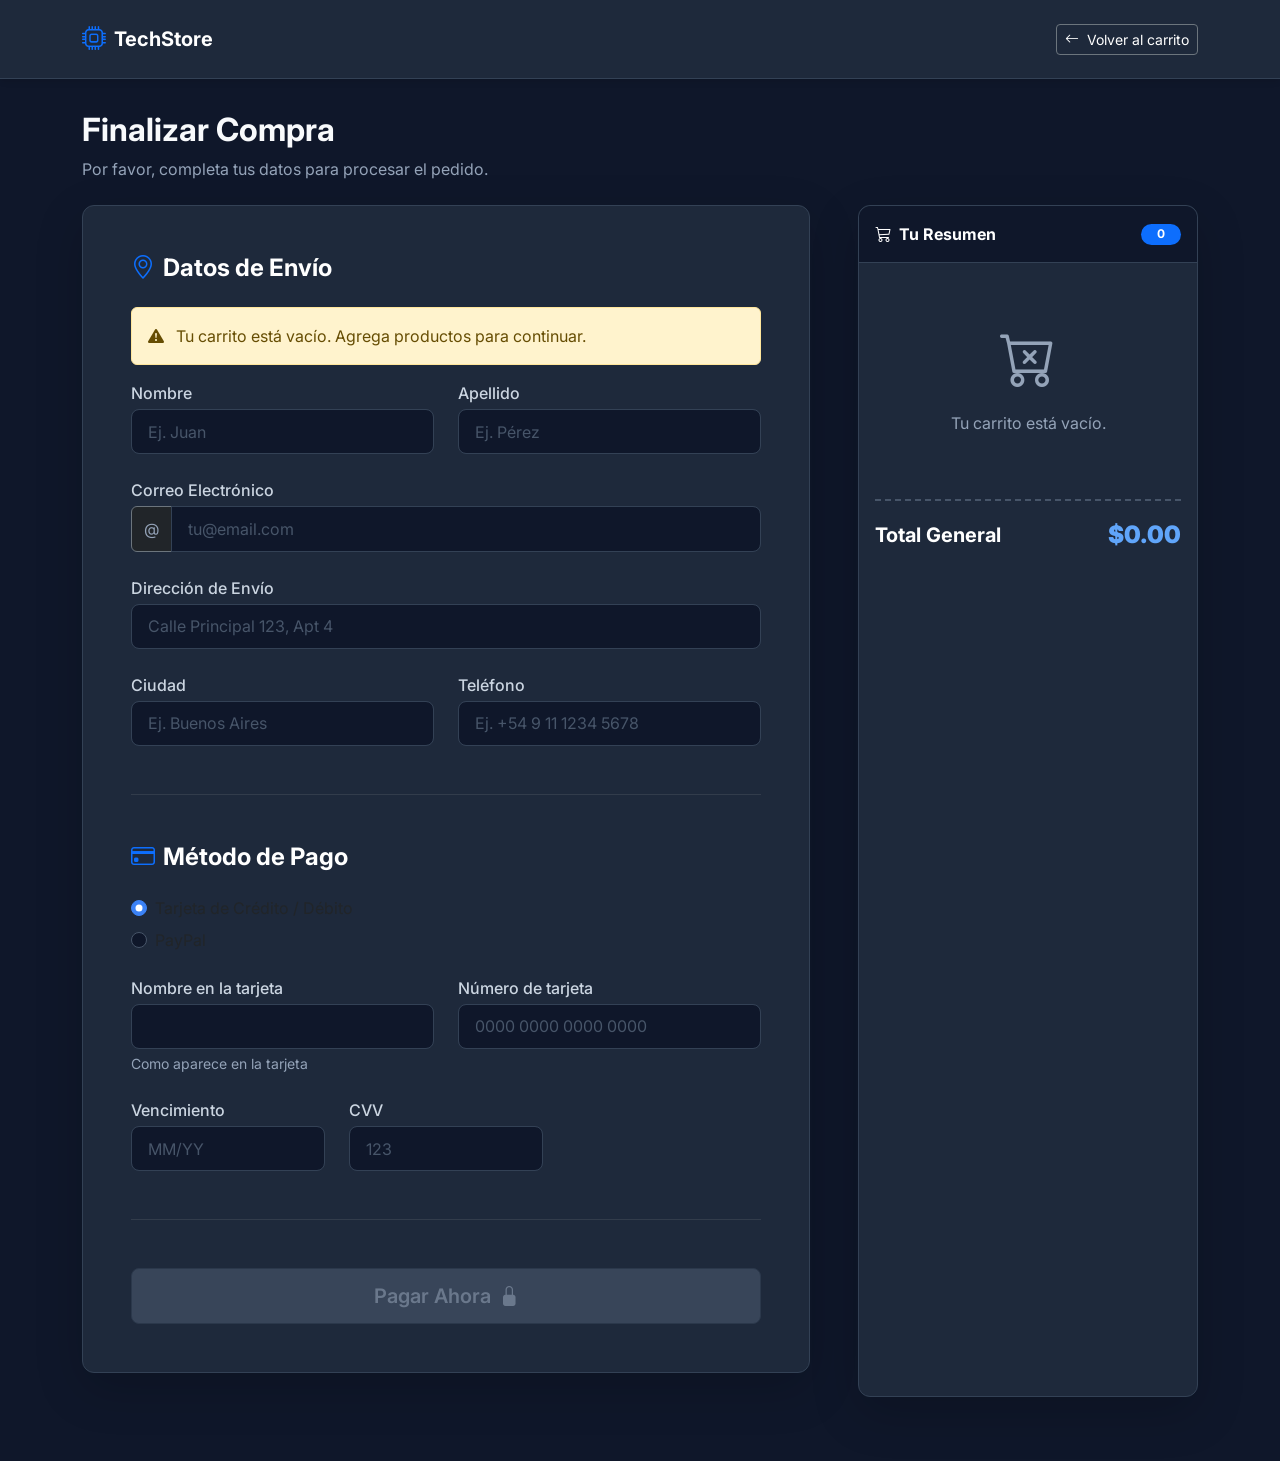
==== checkout.html @ 124e4caa "feat: implementa checkout form con validación y resumen de compra" ====
<!DOCTYPE html>
<html lang="es">
<head>
    <meta charset="UTF-8">
    <meta name="viewport" content="width=device-width, initial-scale=1.0">
    <title>Checkout - TechStore</title>
    <!-- Google Fonts: Sans-Serif (Inter) -->
    <link rel="preconnect" href="https://fonts.googleapis.com">
    <link rel="preconnect" href="https://fonts.gstatic.com" crossorigin>
    <link href="https://fonts.googleapis.com/css2?family=Inter:wght@400;500;600;700&display=swap" rel="stylesheet">
    <!-- Bootstrap 5 CSS -->
    <link href="https://cdn.jsdelivr.net/npm/bootstrap@5.3.2/dist/css/bootstrap.min.css" rel="stylesheet">
    <link rel="stylesheet" href="https://cdn.jsdelivr.net/npm/bootstrap-icons@1.11.1/font/bootstrap-icons.css">
    <!-- Custom CSS for specific dark/blue tech aesthetic -->
    <style>
        body {
            font-family: 'Inter', sans-serif;
            background-color: #0f172a; /* Slate 900 */
            color: #f8fafc; /* Slate 50 */
        }
        .navbar {
            background-color: #1e293b; /* Slate 800 */
            border-bottom: 1px solid #334155;
            box-shadow: 0 4px 6px -1px rgba(0, 0, 0, 0.1);
        }
        .checkout-container {
            margin-top: 2rem;
            margin-bottom: 4rem;
        }
        .card {
            background-color: #1e293b;
            border: 1px solid #334155;
            border-radius: 0.75rem;
        }
        .card-header {
            background-color: #0f172a;
            border-bottom: 1px solid #334155;
            font-weight: 600;
            border-top-left-radius: 0.75rem !important;
            border-top-right-radius: 0.75rem !important;
        }
        .form-label {
            font-weight: 500;
            color: #cbd5e1;
            margin-bottom: 0.25rem;
        }
        .form-control, .form-select {
            background-color: #0f172a;
            border: 1px solid #334155;
            color: #f8fafc;
            border-radius: 0.5rem;
            padding: 0.6rem 1rem;
        }
        .form-control:focus, .form-select:focus {
            background-color: #0f172a;
            color: #f8fafc;
            border-color: #3b82f6; /* Blue 500 */
            box-shadow: 0 0 0 0.25rem rgba(59, 130, 246, 0.25);
        }
        ::placeholder {
            color: #475569 !important;
        }
        .text-muted {
            color: #94a3b8 !important;
        }
        .btn-primary {
            background-color: #2563eb; /* Blue 600 */
            border-color: #2563eb;
            font-weight: 600;
            padding: 0.75rem 1.5rem;
            border-radius: 0.5rem;
            transition: all 0.3s ease;
        }
        .btn-primary:hover {
            background-color: #1d4ed8; /* Blue 700 */
            border-color: #1d4ed8;
            transform: translateY(-2px);
            box-shadow: 0 4px 12px rgba(37, 99, 235, 0.4);
        }
        .btn-primary:disabled {
            background-color: #475569;
            border-color: #334155;
            color: #94a3b8;
            transform: none;
            box-shadow: none;
            cursor: not-allowed;
        }
        .order-summary-item {
            border-bottom: 1px solid #334155;
            padding-bottom: 1rem;
            margin-bottom: 1rem;
        }
        .order-summary-item:last-child {
            border-bottom: none;
            padding-bottom: 0;
            margin-bottom: 0;
        }
        .total-row {
            border-top: 2px dashed #475569;
            padding-top: 1rem;
            margin-top: 1rem;
            font-size: 1.25rem;
            font-weight: 700;
            color: #60a5fa; /* Blue 400 */
        }
        .form-check-input {
            background-color: #0f172a;
            border-color: #475569;
        }
        .form-check-input:checked {
            background-color: #3b82f6;
            border-color: #3b82f6;
        }
        .invalid-feedback {
            color: #ef4444; /* Red 500 */
        }
        /* Fix auto-fill styles in webkit */
        input:-webkit-autofill,
        input:-webkit-autofill:hover, 
        input:-webkit-autofill:focus, 
        input:-webkit-autofill:active{
            -webkit-box-shadow: 0 0 0 30px #0f172a inset !important;
            -webkit-text-fill-color: #f8fafc !important;
            transition: background-color 5000s ease-in-out 0s;
        }
    </style>
</head>
<body>

    <!-- Navbar Simple -->
    <nav class="navbar navbar-dark sticky-top py-3">
        <div class="container">
            <a class="navbar-brand d-flex align-items-center gap-2" href="index.html">
                <i class="bi bi-cpu fs-4 text-primary"></i>
                <span class="fs-5 fw-bold">TechStore</span>
            </a>
            <a href="shopping-cart.html" class="btn btn-outline-secondary btn-sm text-white">
                <i class="bi bi-arrow-left me-1"></i> Volver al carrito
            </a>
        </div>
    </nav>

    <div class="container checkout-container">
        <!-- Main title -->
        <div class="mb-4 text-center text-md-start">
            <h2 class="fw-bold">Finalizar Compra</h2>
            <p class="text-muted">Por favor, completa tus datos para procesar el pedido.</p>
        </div>

        <div class="row g-5">
            <!-- Resumen de Compra (Derecha en Desktop, Arriba en Mobile gracias a order-md-last) -->
            <div class="col-md-5 col-lg-4 order-md-last">
                <div class="card shadow-lg h-100 position-sticky" style="top: 100px;">
                    <div class="card-header d-flex justify-content-between align-items-center py-3">
                        <span class="text-white mb-0 fs-6 fw-bold"><i class="bi bi-cart3 me-2"></i>Tu Resumen</span>
                        <span id="cart-badge" class="badge bg-primary rounded-pill px-3">0</span>
                    </div>
                    <div class="card-body">
                        <div id="order-summary-content">
                            <!-- Items insertados dinámicamente -->
                        </div>
                        
                        <div class="total-row d-flex justify-content-between align-items-center">
                            <span class="text-white fs-5">Total General</span>
                            <strong id="total-amount" class="fs-4">$0.00</strong>
                        </div>
                    </div>
                </div>
            </div>

            <!-- Formulario de Envío (Izquierda en Desktop, Abajo en Mobile) -->
            <div class="col-md-7 col-lg-8">
                <div class="card shadow-lg mb-4">
                    <div class="card-body p-4 p-md-5">
                        <h4 class="mb-4 fw-bold text-white d-flex align-items-center">
                            <i class="bi bi-geo-alt text-primary me-2"></i> Datos de Envío
                        </h4>
                        
                        <div id="empty-cart-alert" class="alert alert-warning d-none" role="alert">
                            <i class="bi bi-exclamation-triangle-fill me-2"></i> Tu carrito está vacío. Agrega productos para continuar.
                        </div>

                        <form id="checkout-form" class="needs-validation" novalidate>
                            <div class="row g-4">
                                <div class="col-sm-6">
                                    <label for="firstName" class="form-label">Nombre</label>
                                    <input type="text" class="form-control" id="firstName" placeholder="Ej. Juan" required pattern="[A-Za-zÁÉÍÓÚáéíóúÑñ\s]+">
                                    <div class="invalid-feedback">El nombre es requerido (solo letras).</div>
                                </div>

                                <div class="col-sm-6">
                                    <label for="lastName" class="form-label">Apellido</label>
                                    <input type="text" class="form-control" id="lastName" placeholder="Ej. Pérez" required pattern="[A-Za-zÁÉÍÓÚáéíóúÑñ\s]+">
                                    <div class="invalid-feedback">El apellido es requerido (solo letras).</div>
                                </div>

                                <div class="col-12">
                                    <label for="email" class="form-label">Correo Electrónico</label>
                                    <div class="input-group has-validation">
                                        <span class="input-group-text bg-dark border-secondary text-muted">@</span>
                                        <input type="email" class="form-control" id="email" placeholder="tu@email.com" required>
                                        <div class="invalid-feedback">Ingresa un correo electrónico válido.</div>
                                    </div>
                                </div>

                                <div class="col-12">
                                    <label for="address" class="form-label">Dirección de Envío</label>
                                    <input type="text" class="form-control" id="address" placeholder="Calle Principal 123, Apt 4" required minlength="5">
                                    <div class="invalid-feedback">La dirección es requerida (al menos 5 caracteres).</div>
                                </div>

                                <div class="col-md-6">
                                    <label for="city" class="form-label">Ciudad</label>
                                    <input type="text" class="form-control" id="city" placeholder="Ej. Buenos Aires" required>
                                    <div class="invalid-feedback">La ciudad es requerida.</div>
                                </div>

                                <div class="col-md-6">
                                    <label for="phone" class="form-label">Teléfono</label>
                                    <input type="tel" class="form-control" id="phone" placeholder="Ej. +54 9 11 1234 5678" required pattern="[\+]?[0-9\s\-\(\)]{8,20}">
                                    <div class="invalid-feedback">Ingresa un número de teléfono válido.</div>
                                </div>
                            </div>

                            <hr class="my-5 border-secondary">

                            <h4 class="mb-4 fw-bold text-white d-flex align-items-center">
                                <i class="bi bi-credit-card text-primary me-2"></i> Método de Pago
                            </h4>
                            
                            <div class="my-4">
                                <div class="form-check mb-2">
                                    <input id="credit" name="paymentMethod" type="radio" class="form-check-input" checked required>
                                    <label class="form-check-label" for="credit">Tarjeta de Crédito / Débito</label>
                                </div>
                                <div class="form-check">
                                    <input id="paypal" name="paymentMethod" type="radio" class="form-check-input" required>
                                    <label class="form-check-label" for="paypal">PayPal</label>
                                </div>
                            </div>
                            
                            <div class="row gy-4">
                                <div class="col-md-6">
                                    <label for="cc-name" class="form-label">Nombre en la tarjeta</label>
                                    <input type="text" class="form-control" id="cc-name" placeholder="" required>
                                    <small class="text-muted d-block mt-1">Como aparece en la tarjeta</small>
                                    <div class="invalid-feedback">El nombre en la tarjeta es requerido.</div>
                                </div>

                                <div class="col-md-6">
                                    <label for="cc-number" class="form-label">Número de tarjeta</label>
                                    <input type="text" class="form-control" id="cc-number" placeholder="0000 0000 0000 0000" required pattern="[0-9\s]{13,22}">
                                    <div class="invalid-feedback">Ingresa un número de tarjeta válido.</div>
                                </div>

                                <div class="col-md-4">
                                    <label for="cc-expiration" class="form-label">Vencimiento</label>
                                    <input type="text" class="form-control" id="cc-expiration" placeholder="MM/YY" required pattern="(0[1-9]|1[0-2])\/[0-9]{2}">
                                    <div class="invalid-feedback">Formato requerido: MM/YY.</div>
                                </div>

                                <div class="col-md-4">
                                    <label for="cc-cvv" class="form-label">CVV</label>
                                    <input type="text" class="form-control" id="cc-cvv" placeholder="123" required pattern="[0-9]{3,4}">
                                    <div class="invalid-feedback">Código de seguridad inválido.</div>
                                </div>
                            </div>

                            <hr class="my-5 border-secondary">

                            <button class="w-100 btn btn-primary btn-lg d-flex justify-content-center align-items-center gap-2" type="submit" id="submit-button">
                                <span>Pagar Ahora</span>
                                <i class="bi bi-lock-fill"></i>
                                <span class="spinner-border spinner-border-sm d-none" role="status" aria-hidden="true" id="submit-spinner"></span>
                            </button>
                        </form>
                    </div>
                </div>
            </div>
        </div>
    </div>

    <!-- Bootstrap JS Bundle -->
    <script src="https://cdn.jsdelivr.net/npm/bootstrap@5.3.2/dist/js/bootstrap.bundle.min.js"></script>
    
    <!-- Lógica de Checkout -->
    <script src="js/checkout.js"></script>
</body>
</html>
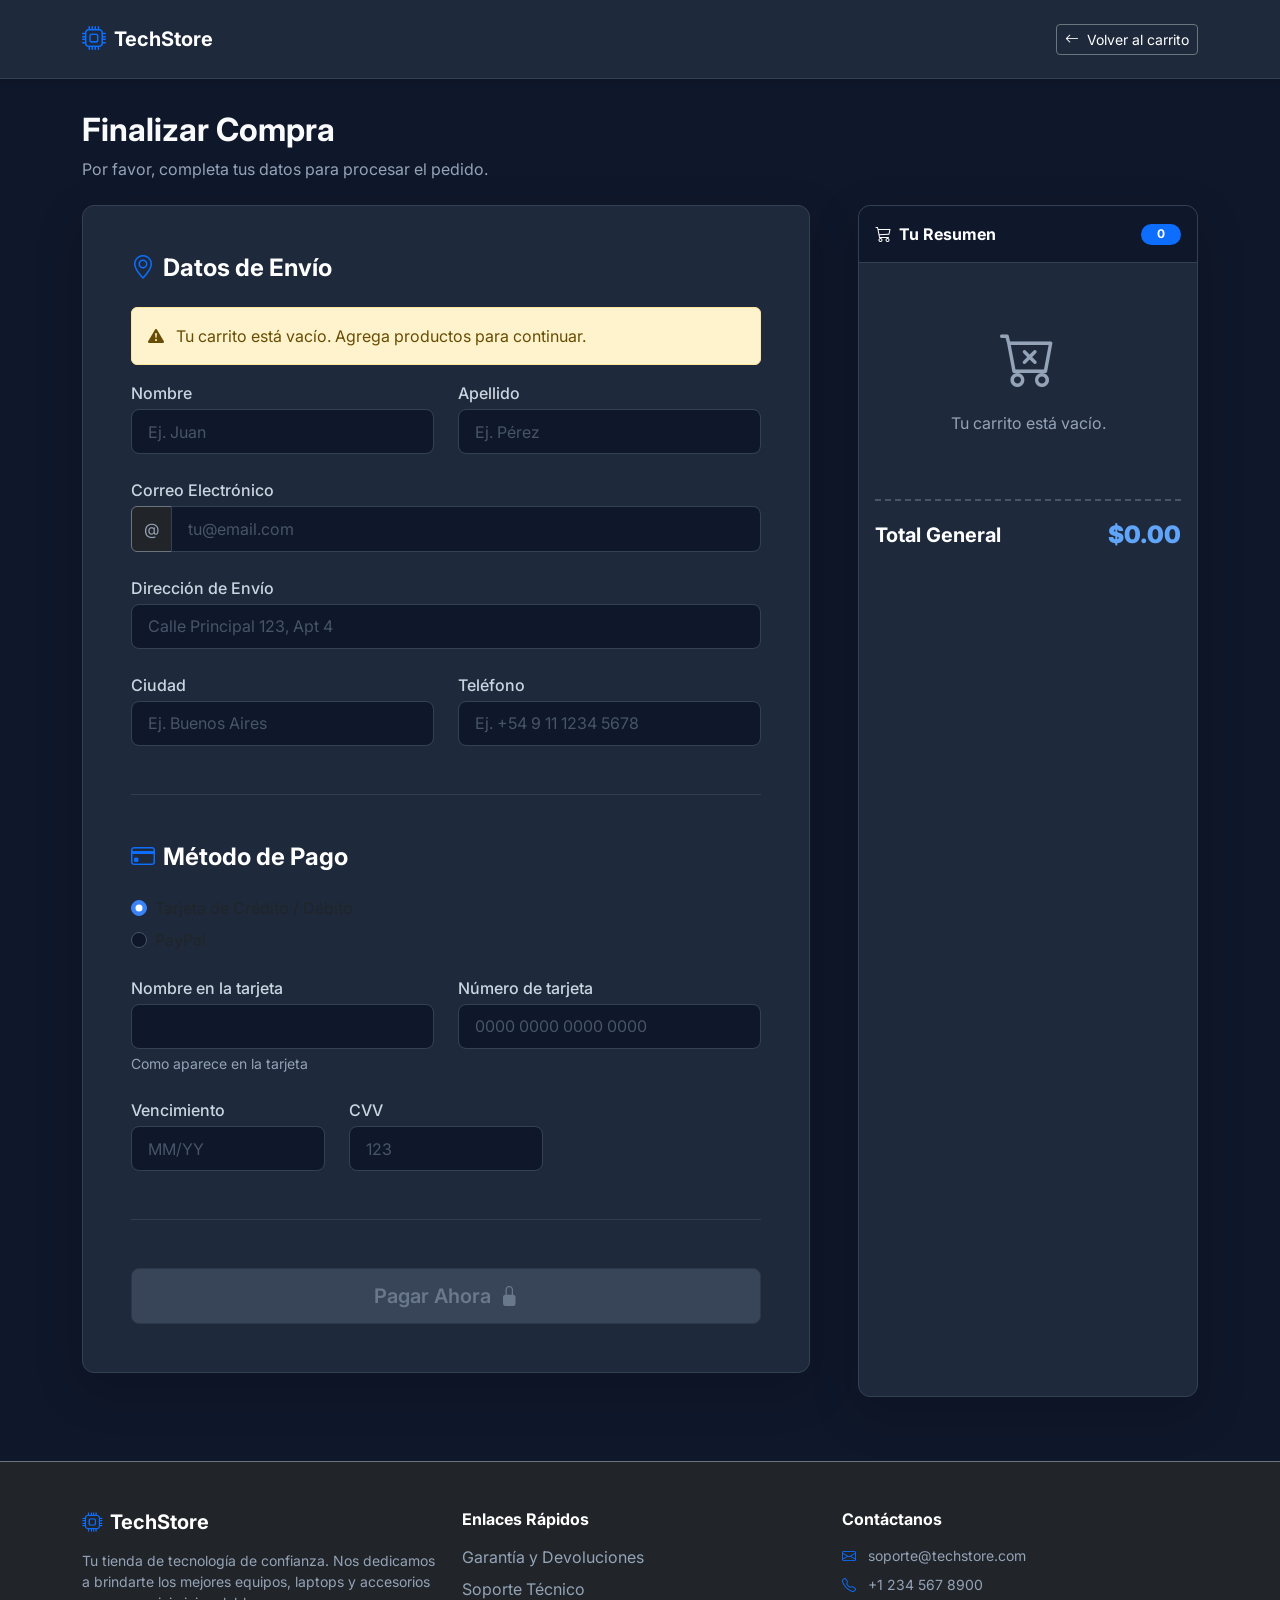
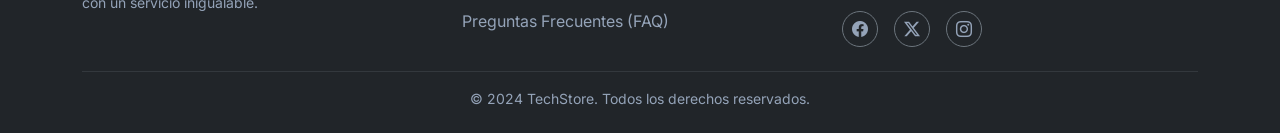
==== commit 68586995: "feat: agrega página de confirmación con limpieza de localStorage y footer responsive" ====
--- a/checkout.html
+++ b/checkout.html
@@ -114,6 +114,12 @@
         .invalid-feedback {
             color: #ef4444; /* Red 500 */
         }
+        .hover-white {
+            transition: color 0.2s ease;
+        }
+        .hover-white:hover {
+            color: #f8fafc !important;
+        }
         /* Fix auto-fill styles in webkit */
         input:-webkit-autofill,
         input:-webkit-autofill:hover, 
@@ -280,6 +286,61 @@
         </div>
     </div>
 
+    <!-- Footer Global -->
+    <footer class="bg-dark text-white pt-5 pb-4 mt-auto border-top border-secondary">
+        <div class="container">
+            <div class="row g-4">
+                <!-- Columna 1: Logo y Misión -->
+                <div class="col-md-4">
+                    <h5 class="fw-bold d-flex align-items-center mb-3">
+                        <i class="bi bi-cpu text-primary me-2"></i> TechStore
+                    </h5>
+                    <p class="text-muted small">
+                        Tu tienda de tecnología de confianza. Nos dedicamos a brindarte los mejores equipos, laptops y accesorios con un servicio inigualable.
+                    </p>
+                </div>
+                
+                <!-- Columna 2: Enlaces Rápidos -->
+                <div class="col-md-4">
+                    <h6 class="fw-bold mb-3">Enlaces Rápidos</h6>
+                    <ul class="list-unstyled mb-0">
+                        <li class="mb-2"><a href="#" class="text-muted text-decoration-none hover-white">Garantía y Devoluciones</a></li>
+                        <li class="mb-2"><a href="#" class="text-muted text-decoration-none hover-white">Soporte Técnico</a></li>
+                        <li class="mb-2"><a href="#" class="text-muted text-decoration-none hover-white">Preguntas Frecuentes (FAQ)</a></li>
+                    </ul>
+                </div>
+
+                <!-- Columna 3: Contacto y Redes -->
+                <div class="col-md-4">
+                    <h6 class="fw-bold mb-3">Contáctanos</h6>
+                    <ul class="list-unstyled text-muted small mb-3">
+                        <li class="mb-2"><i class="bi bi-envelope text-primary me-2"></i> soporte@techstore.com</li>
+                        <li class="mb-2"><i class="bi bi-telephone text-primary me-2"></i> +1 234 567 8900</li>
+                    </ul>
+                    <div class="d-flex gap-3">
+                        <a href="#" class="text-muted border border-secondary rounded-circle d-flex align-items-center justify-content-center hover-white transition-colors" style="width: 36px; height: 36px; text-decoration: none;">
+                            <i class="bi bi-facebook"></i>
+                        </a>
+                        <a href="#" class="text-muted border border-secondary rounded-circle d-flex align-items-center justify-content-center hover-white transition-colors" style="width: 36px; height: 36px; text-decoration: none;">
+                            <i class="bi bi-twitter-x"></i>
+                        </a>
+                        <a href="#" class="text-muted border border-secondary rounded-circle d-flex align-items-center justify-content-center hover-white transition-colors" style="width: 36px; height: 36px; text-decoration: none;">
+                            <i class="bi bi-instagram"></i>
+                        </a>
+                    </div>
+                </div>
+            </div>
+            
+            <hr class="border-secondary mt-4 mb-3">
+            
+            <div class="row">
+                <div class="col-12 text-center text-muted small">
+                    &copy; 2024 TechStore. Todos los derechos reservados.
+                </div>
+            </div>
+        </div>
+    </footer>
+
     <!-- Bootstrap JS Bundle -->
     <script src="https://cdn.jsdelivr.net/npm/bootstrap@5.3.2/dist/js/bootstrap.bundle.min.js"></script>
     
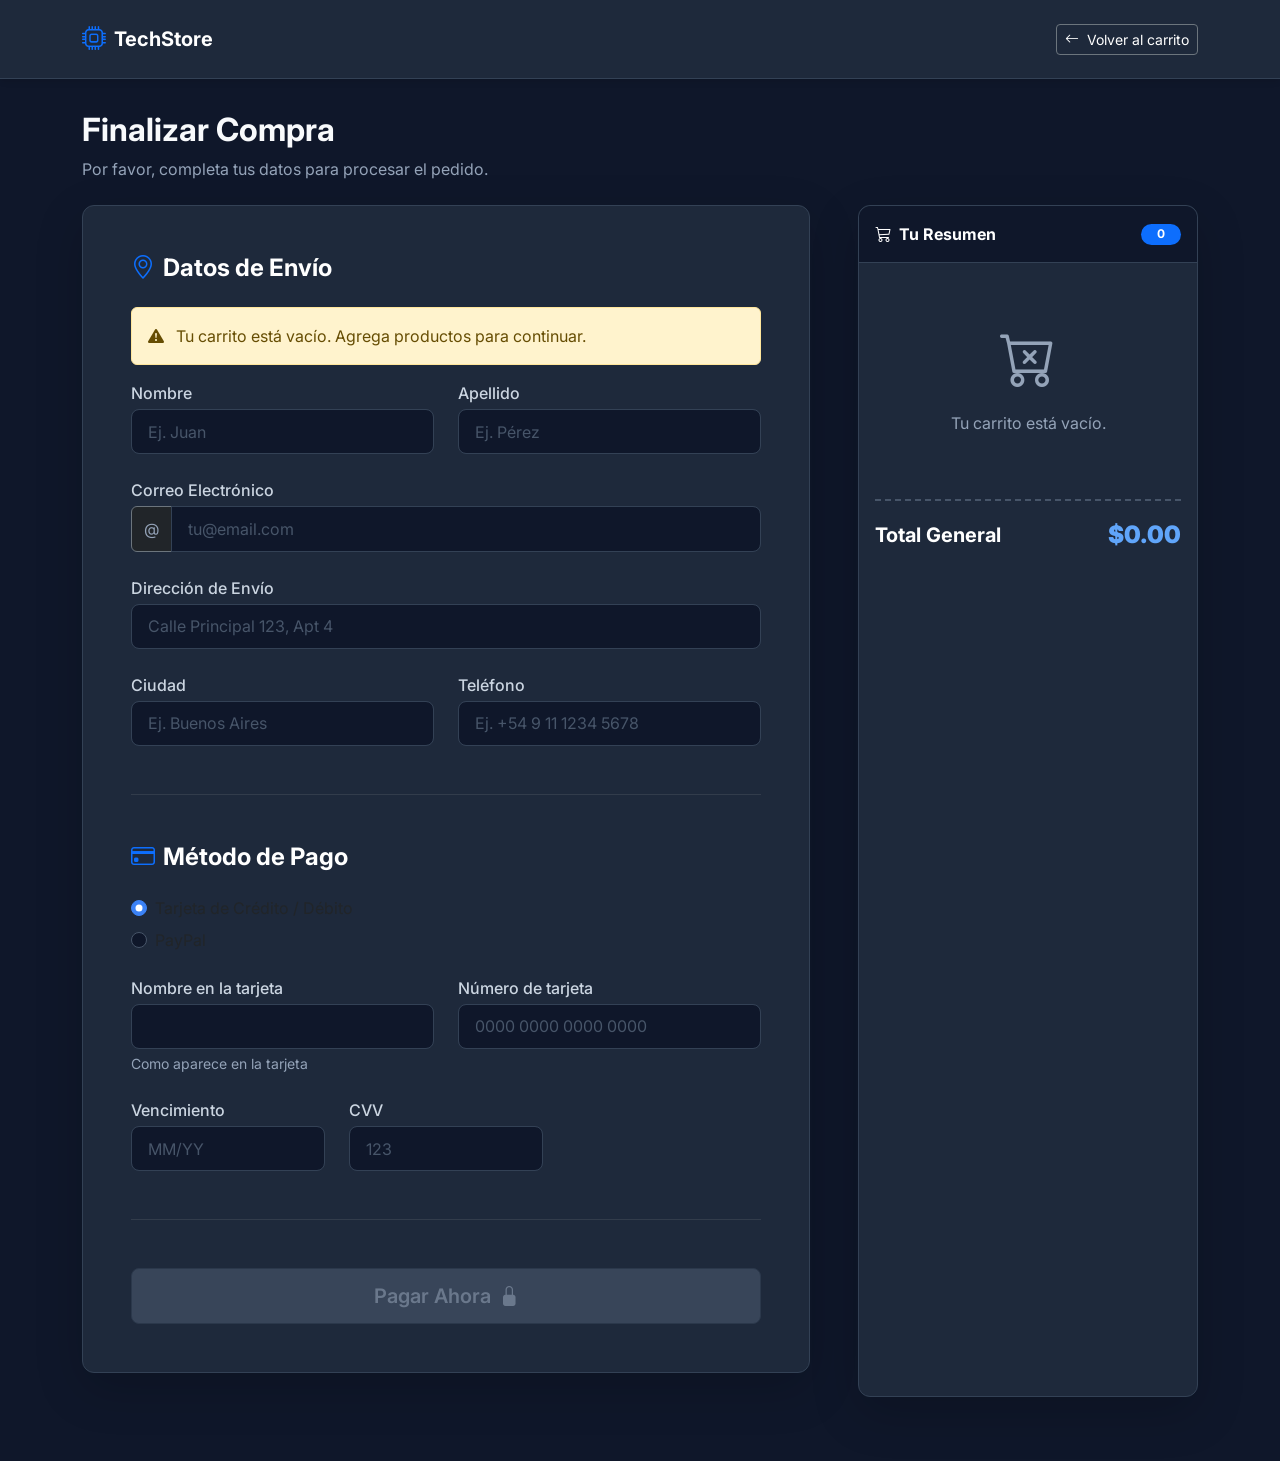
==== commit 559a0570: "Revert "PR #2: Confirmación de Compra y Footer Responsive"" ====
--- a/checkout.html
+++ b/checkout.html
@@ -113,12 +113,6 @@
         }
         .invalid-feedback {
             color: #ef4444; /* Red 500 */
-        }
-        .hover-white {
-            transition: color 0.2s ease;
-        }
-        .hover-white:hover {
-            color: #f8fafc !important;
         }
         /* Fix auto-fill styles in webkit */
         input:-webkit-autofill,
@@ -286,61 +280,6 @@
         </div>
     </div>
 
-    <!-- Footer Global -->
-    <footer class="bg-dark text-white pt-5 pb-4 mt-auto border-top border-secondary">
-        <div class="container">
-            <div class="row g-4">
-                <!-- Columna 1: Logo y Misión -->
-                <div class="col-md-4">
-                    <h5 class="fw-bold d-flex align-items-center mb-3">
-                        <i class="bi bi-cpu text-primary me-2"></i> TechStore
-                    </h5>
-                    <p class="text-muted small">
-                        Tu tienda de tecnología de confianza. Nos dedicamos a brindarte los mejores equipos, laptops y accesorios con un servicio inigualable.
-                    </p>
-                </div>
-                
-                <!-- Columna 2: Enlaces Rápidos -->
-                <div class="col-md-4">
-                    <h6 class="fw-bold mb-3">Enlaces Rápidos</h6>
-                    <ul class="list-unstyled mb-0">
-                        <li class="mb-2"><a href="#" class="text-muted text-decoration-none hover-white">Garantía y Devoluciones</a></li>
-                        <li class="mb-2"><a href="#" class="text-muted text-decoration-none hover-white">Soporte Técnico</a></li>
-                        <li class="mb-2"><a href="#" class="text-muted text-decoration-none hover-white">Preguntas Frecuentes (FAQ)</a></li>
-                    </ul>
-                </div>
-
-                <!-- Columna 3: Contacto y Redes -->
-                <div class="col-md-4">
-                    <h6 class="fw-bold mb-3">Contáctanos</h6>
-                    <ul class="list-unstyled text-muted small mb-3">
-                        <li class="mb-2"><i class="bi bi-envelope text-primary me-2"></i> soporte@techstore.com</li>
-                        <li class="mb-2"><i class="bi bi-telephone text-primary me-2"></i> +1 234 567 8900</li>
-                    </ul>
-                    <div class="d-flex gap-3">
-                        <a href="#" class="text-muted border border-secondary rounded-circle d-flex align-items-center justify-content-center hover-white transition-colors" style="width: 36px; height: 36px; text-decoration: none;">
-                            <i class="bi bi-facebook"></i>
-                        </a>
-                        <a href="#" class="text-muted border border-secondary rounded-circle d-flex align-items-center justify-content-center hover-white transition-colors" style="width: 36px; height: 36px; text-decoration: none;">
-                            <i class="bi bi-twitter-x"></i>
-                        </a>
-                        <a href="#" class="text-muted border border-secondary rounded-circle d-flex align-items-center justify-content-center hover-white transition-colors" style="width: 36px; height: 36px; text-decoration: none;">
-                            <i class="bi bi-instagram"></i>
-                        </a>
-                    </div>
-                </div>
-            </div>
-            
-            <hr class="border-secondary mt-4 mb-3">
-            
-            <div class="row">
-                <div class="col-12 text-center text-muted small">
-                    &copy; 2024 TechStore. Todos los derechos reservados.
-                </div>
-            </div>
-        </div>
-    </footer>
-
     <!-- Bootstrap JS Bundle -->
     <script src="https://cdn.jsdelivr.net/npm/bootstrap@5.3.2/dist/js/bootstrap.bundle.min.js"></script>
     
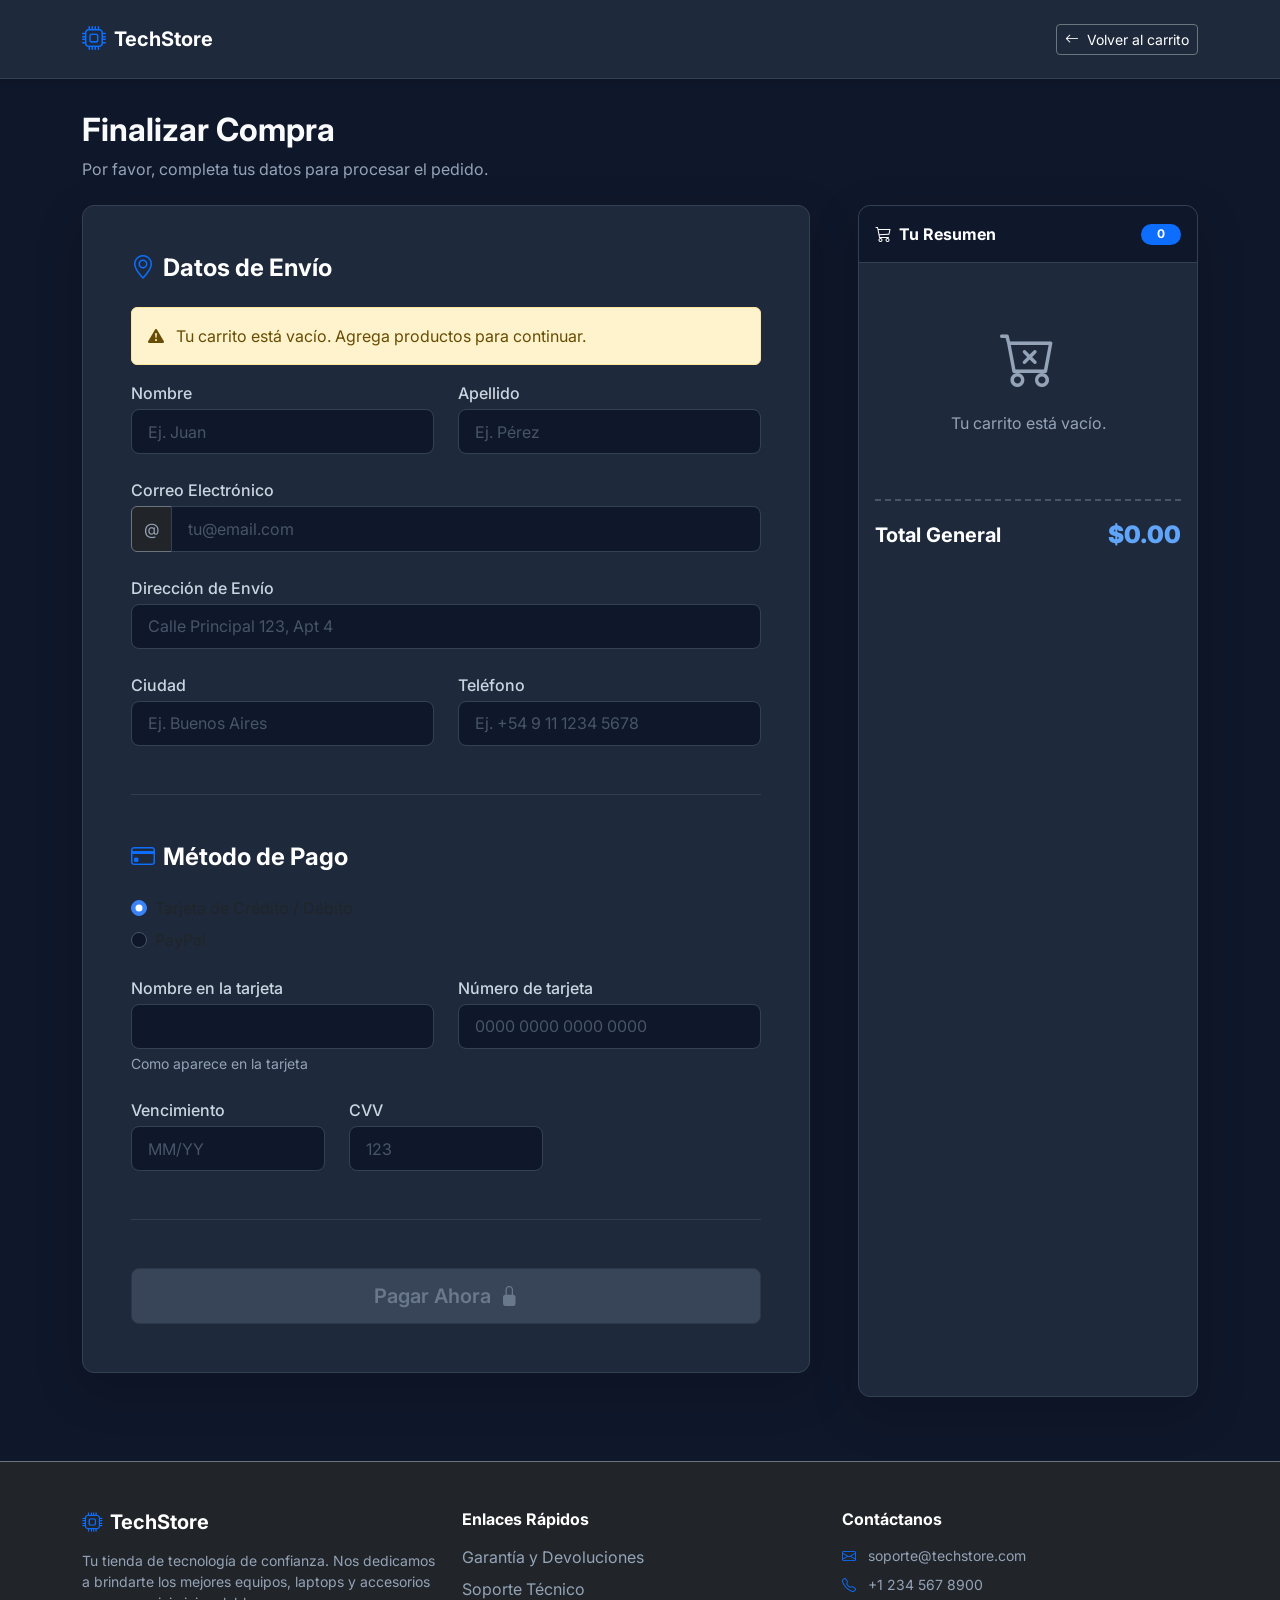
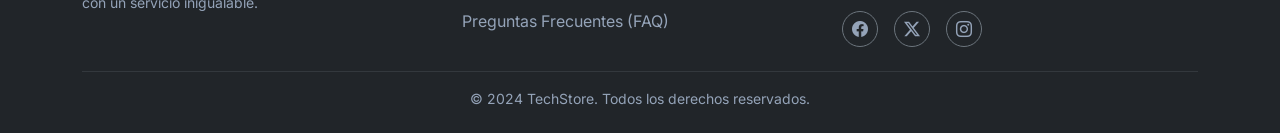
==== commit 9188741e: "Ajustes catálogo gaming, carrito y estilos" ====
--- a/checkout.html
+++ b/checkout.html
@@ -1,4 +1,4 @@
-<!DOCTYPE html>
+﻿<!DOCTYPE html>
 <html lang="es">
 <head>
     <meta charset="UTF-8">
@@ -114,6 +114,12 @@
         .invalid-feedback {
             color: #ef4444; /* Red 500 */
         }
+        .hover-white {
+            transition: color 0.2s ease;
+        }
+        .hover-white:hover {
+            color: #f8fafc !important;
+        }
         /* Fix auto-fill styles in webkit */
         input:-webkit-autofill,
         input:-webkit-autofill:hover, 
@@ -280,6 +286,61 @@
         </div>
     </div>
 
+    <!-- Footer Global -->
+    <footer class="bg-dark text-white pt-5 pb-4 mt-auto border-top border-secondary">
+        <div class="container">
+            <div class="row g-4">
+                <!-- Columna 1: Logo y Misión -->
+                <div class="col-md-4">
+                    <h5 class="fw-bold d-flex align-items-center mb-3">
+                        <i class="bi bi-cpu text-primary me-2"></i> TechStore
+                    </h5>
+                    <p class="text-muted small">
+                        Tu tienda de tecnología de confianza. Nos dedicamos a brindarte los mejores equipos, laptops y accesorios con un servicio inigualable.
+                    </p>
+                </div>
+                
+                <!-- Columna 2: Enlaces Rápidos -->
+                <div class="col-md-4">
+                    <h6 class="fw-bold mb-3">Enlaces Rápidos</h6>
+                    <ul class="list-unstyled mb-0">
+                        <li class="mb-2"><a href="#" class="text-muted text-decoration-none hover-white">Garantía y Devoluciones</a></li>
+                        <li class="mb-2"><a href="#" class="text-muted text-decoration-none hover-white">Soporte Técnico</a></li>
+                        <li class="mb-2"><a href="#" class="text-muted text-decoration-none hover-white">Preguntas Frecuentes (FAQ)</a></li>
+                    </ul>
+                </div>
+
+                <!-- Columna 3: Contacto y Redes -->
+                <div class="col-md-4">
+                    <h6 class="fw-bold mb-3">Contáctanos</h6>
+                    <ul class="list-unstyled text-muted small mb-3">
+                        <li class="mb-2"><i class="bi bi-envelope text-primary me-2"></i> soporte@techstore.com</li>
+                        <li class="mb-2"><i class="bi bi-telephone text-primary me-2"></i> +1 234 567 8900</li>
+                    </ul>
+                    <div class="d-flex gap-3">
+                        <a href="#" class="text-muted border border-secondary rounded-circle d-flex align-items-center justify-content-center hover-white transition-colors" style="width: 36px; height: 36px; text-decoration: none;">
+                            <i class="bi bi-facebook"></i>
+                        </a>
+                        <a href="#" class="text-muted border border-secondary rounded-circle d-flex align-items-center justify-content-center hover-white transition-colors" style="width: 36px; height: 36px; text-decoration: none;">
+                            <i class="bi bi-twitter-x"></i>
+                        </a>
+                        <a href="#" class="text-muted border border-secondary rounded-circle d-flex align-items-center justify-content-center hover-white transition-colors" style="width: 36px; height: 36px; text-decoration: none;">
+                            <i class="bi bi-instagram"></i>
+                        </a>
+                    </div>
+                </div>
+            </div>
+            
+            <hr class="border-secondary mt-4 mb-3">
+            
+            <div class="row">
+                <div class="col-12 text-center text-muted small">
+                    &copy; 2024 TechStore. Todos los derechos reservados.
+                </div>
+            </div>
+        </div>
+    </footer>
+
     <!-- Bootstrap JS Bundle -->
     <script src="https://cdn.jsdelivr.net/npm/bootstrap@5.3.2/dist/js/bootstrap.bundle.min.js"></script>
     
